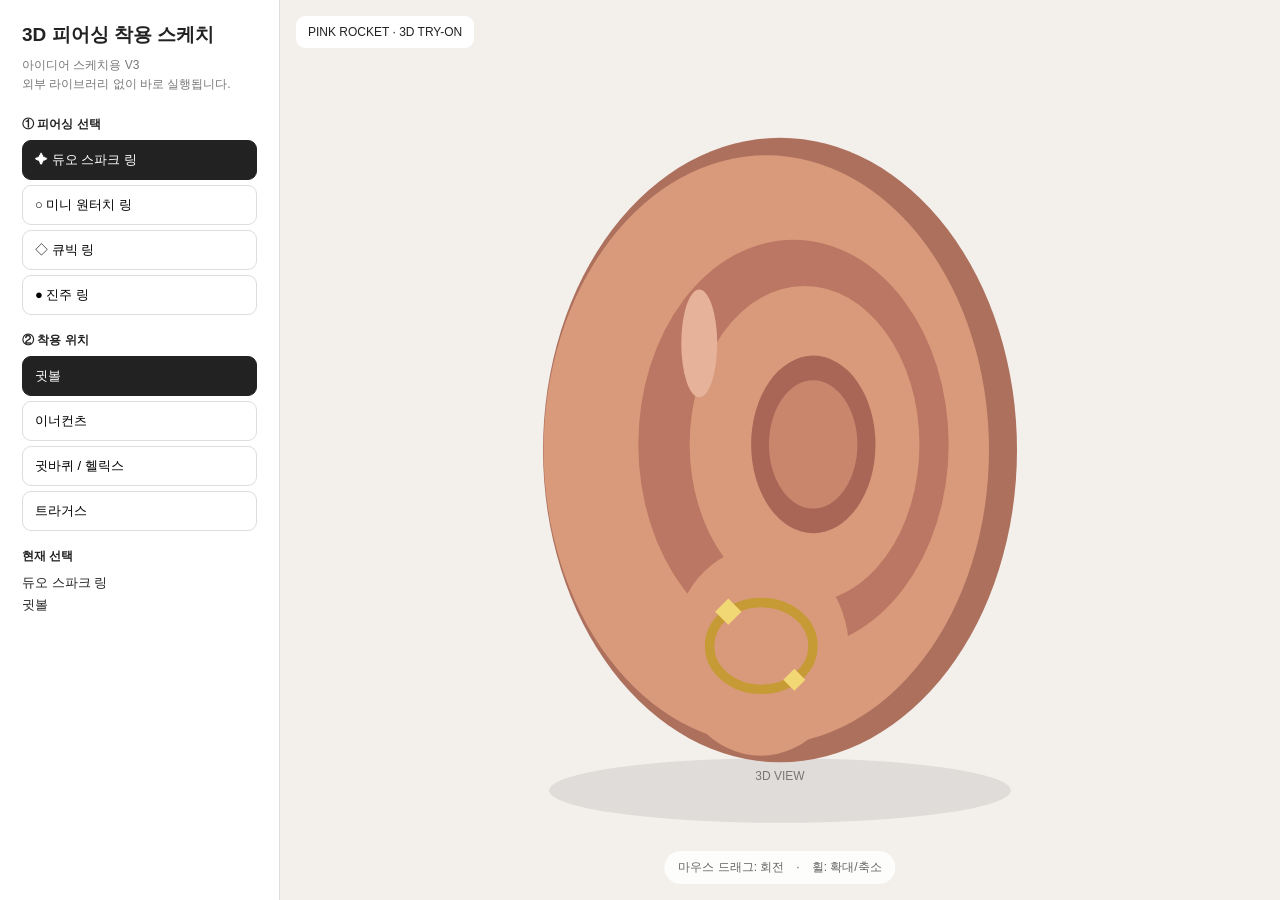
==== index.html @ a1b405fc "Initial Canvas 2D piercing viewer" ====
<!doctype html>
<html lang="ko">
<head>
<meta charset="utf-8">
<meta name="viewport" content="width=device-width,initial-scale=1">
<title>Pink Rocket 3D 피어싱 착용 스케치 V3</title>
<style>
html,body{margin:0;width:100%;height:100%;font-family:Arial,"Malgun Gothic",sans-serif;background:#f3efeb;color:#222}
*{box-sizing:border-box}.app{display:flex;width:100%;height:100%}
.side{width:280px;flex:none;background:#fff;border-right:1px solid #ddd;padding:22px}
h1{font-size:19px;margin:0 0 8px}.desc{font-size:12px;color:#777;line-height:1.6;margin-bottom:22px}
h3{font-size:12px;margin:17px 0 7px}
button{display:block;width:100%;padding:10px 12px;margin:5px 0;border:1px solid #ddd;border-radius:9px;background:#fff;text-align:left;cursor:pointer;font-size:13px}
button.active{background:#222;color:#fff;border-color:#222}
.viewer{position:relative;flex:1;min-width:0;height:100%}
#stage{width:100%;height:100%;display:block}
.badge{position:absolute;top:16px;left:16px;background:#fff;padding:9px 12px;border-radius:9px;font-size:12px;z-index:3}
.hint{position:absolute;bottom:16px;left:50%;transform:translateX(-50%);background:#ffffffdd;border-radius:20px;padding:8px 14px;font-size:12px;color:#666;white-space:nowrap}
</style>
</head>
<body>
<div class="app">
<aside class="side">
<h1>3D 피어싱 착용 스케치</h1>
<div class="desc">아이디어 스케치용 V3<br>외부 라이브러리 없이 바로 실행됩니다.</div>
<h3>① 피어싱 선택</h3>
<button class="product active" data-product="spark">✦ 듀오 스파크 링</button>
<button class="product" data-product="mini">○ 미니 원터치 링</button>
<button class="product" data-product="cubic">◇ 큐빅 링</button>
<button class="product" data-product="pearl">● 진주 링</button>
<h3>② 착용 위치</h3>
<button class="place active" data-place="lobe">귓볼</button>
<button class="place" data-place="inner">이너컨츠</button>
<button class="place" data-place="helix">귓바퀴 / 헬릭스</button>
<button class="place" data-place="tragus">트라거스</button>
<h3>현재 선택</h3>
<div id="status" style="font-size:13px;line-height:1.7">듀오 스파크 링<br>귓볼</div>
</aside>
<section class="viewer">
<div class="badge">PINK ROCKET · 3D TRY-ON</div>
<canvas id="stage"></canvas>
<div class="hint">마우스 드래그: 회전　·　휠: 확대/축소</div>
</section>
</div>

<script>
(function(){
var canvas=document.getElementById("stage");
var ctx=canvas.getContext("2d");
var product="spark", place="lobe";
var angle=0, zoom=1, down=false, lastX=0;

var productName={
 spark:"듀오 스파크 링", mini:"미니 원터치 링",
 cubic:"큐빅 링", pearl:"진주 링"
};
var placeName={
 lobe:"귓볼", inner:"이너컨츠", helix:"귓바퀴 / 헬릭스", tragus:"트라거스"
};

function resize(){
 var r=canvas.getBoundingClientRect();
 var d=Math.min(window.devicePixelRatio||1,2);
 canvas.width=Math.max(1,Math.floor(r.width*d));
 canvas.height=Math.max(1,Math.floor(r.height*d));
 ctx.setTransform(d,0,0,d,0,0);
 draw();
}

function project(x,y,z){
 var ca=Math.cos(angle), sa=Math.sin(angle);
 var X=x*ca-z*sa;
 var Z=x*sa+z*ca;
 var scale=115*zoom/(1+Z*0.035);
 return {
   x:canvas.clientWidth/2+X*scale,
   y:canvas.clientHeight/2-y*scale,
   s:scale
 };
}

function oval(x,y,z,rx,ry,fill,stroke){
 var p=project(x,y,z);
 ctx.beginPath();
 ctx.ellipse(p.x,p.y,Math.abs(rx*p.s),Math.abs(ry*p.s),0,0,Math.PI*2);
 ctx.fillStyle=fill; ctx.fill();
 if(stroke){ctx.strokeStyle=stroke;ctx.lineWidth=2;ctx.stroke();}
}

function ring(x,y,z,r,t){
 var p=project(x,y,z);
 ctx.beginPath();
 ctx.ellipse(p.x,p.y,r*p.s,r*p.s*0.84,0,0,Math.PI*2);
 ctx.strokeStyle="#c69a35";ctx.lineWidth=Math.max(4,t*p.s);ctx.stroke();
}

function diamond(x,y,z,r){
 var p=project(x,y,z), R=r*p.s;
 ctx.beginPath();
 ctx.moveTo(p.x,p.y-R);ctx.lineTo(p.x+R,p.y);
 ctx.lineTo(p.x,p.y+R);ctx.lineTo(p.x-R,p.y);ctx.closePath();
 ctx.fillStyle="#f2d875";ctx.fill();
}

function drawEar(){
 /* 귀 뒤쪽 */
 oval(0,0,-.15,2.05,2.7,"#ad705d");
 /* 귀 외곽 */
 oval(-.12,0,.2,1.95,2.58,"#d99a7b");
 /* 귓바퀴 안쪽 */
 oval(.12,.05,.65,1.38,1.82,"#bb7763");
 oval(.22,.05,.88,1.03,1.42,"#d99a7b");
 /* 귓구멍/안쪽 */
 oval(.30,.05,1.02,.56,.80,"#a96657");
 oval(.30,.05,1.15,.40,.58,"#c9866d");
 /* 귓볼 */
 oval(-.17,-1.78,.45,.78,.92,"#d99a7b");
 /* 하이라이트 */
 oval(-.72,.95,.72,.16,.48,"#e7b29a");
}

function drawPiercing(){
 var a={
  lobe:[-.17,-1.78,1.28],
  inner:[.34,-.03,1.32],
  helix:[-1.22,.93,1.02],
  tragus:[.70,-.39,1.35]
 }[place];

 var scale=1;
 if(place==="helix")scale=.86;
 if(place==="tragus")scale=.68;

 ring(a[0],a[1],a[2],.47*scale,.085);

 if(product==="spark"){
   diamond(a[0]-.30*scale,a[1]+.31*scale,a[2]+.03,.12*scale);
   diamond(a[0]+.30*scale,a[1]-.31*scale,a[2]+.03,.10*scale);
 }else if(product==="cubic"){
   for(var i=0;i<6;i++){
     var q=i*Math.PI/3;
     diamond(a[0]+Math.cos(q)*.39*scale,a[1]+Math.sin(q)*.39*scale,a[2]+.04,.052*scale);
   }
 }else if(product==="pearl"){
   oval(a[0]+.33*scale,a[1],a[2]+.08,.14*scale,.14*scale,"#f0e9dd","#c9c0b1");
 }
}

function draw(){
 var w=canvas.clientWidth,h=canvas.clientHeight;
 ctx.clearRect(0,0,w,h);
 ctx.fillStyle="#f3efeb";ctx.fillRect(0,0,w,h);

 /* 바닥 그림자 */
 ctx.globalAlpha=.12; oval(0,-2.95,-.1,2.0,.28,"#555"); ctx.globalAlpha=1;

 drawEar();
 drawPiercing();

 /* 회전 방향 표시 */
 ctx.fillStyle="#777";ctx.font="12px Arial";
 ctx.textAlign="center";
 ctx.fillText("3D VIEW",w/2,h/2+330);
}

canvas.addEventListener("mousedown",function(e){down=true;lastX=e.clientX;});
window.addEventListener("mouseup",function(){down=false;});
window.addEventListener("mousemove",function(e){
 if(!down)return;
 angle+=(e.clientX-lastX)*.012;
 lastX=e.clientX;draw();
});
canvas.addEventListener("wheel",function(e){
 e.preventDefault();
 zoom*=e.deltaY<0?1.08:.93;
 zoom=Math.max(.65,Math.min(1.65,zoom));
 draw();
},{passive:false});

document.querySelectorAll(".product").forEach(function(b){
 b.addEventListener("click",function(){
  document.querySelectorAll(".product").forEach(function(x){x.classList.remove("active")});
  b.classList.add("active");product=b.getAttribute("data-product");
  updateStatus();draw();
 });
});
document.querySelectorAll(".place").forEach(function(b){
 b.addEventListener("click",function(){
  document.querySelectorAll(".place").forEach(function(x){x.classList.remove("active")});
  b.classList.add("active");place=b.getAttribute("data-place");
  updateStatus();draw();
 });
});
function updateStatus(){
 document.getElementById("status").innerHTML="<b>"+productName[product]+"</b><br>"+placeName[place];
}
window.addEventListener("resize",resize);
resize();
})();
</script>
</body>
</html>
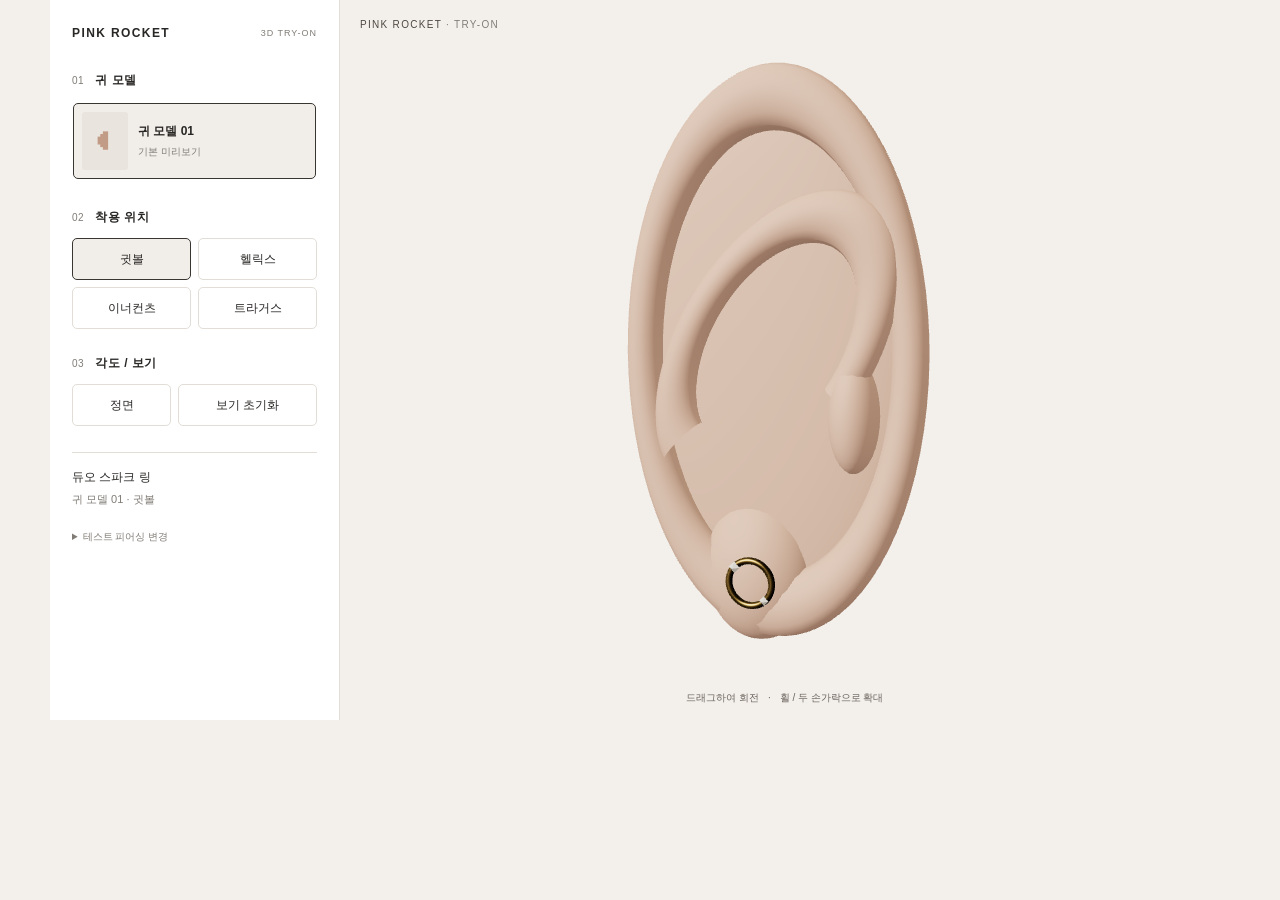
==== commit 03d35393: "feat: rebuild responsive viewer layout and viewport" ====
--- a/index.html
+++ b/index.html
@@ -3,200 +3,46 @@
 <head>
 <meta charset="utf-8">
 <meta name="viewport" content="width=device-width,initial-scale=1">
-<title>Pink Rocket 3D 피어싱 착용 스케치 V3</title>
-<style>
-html,body{margin:0;width:100%;height:100%;font-family:Arial,"Malgun Gothic",sans-serif;background:#f3efeb;color:#222}
-*{box-sizing:border-box}.app{display:flex;width:100%;height:100%}
-.side{width:280px;flex:none;background:#fff;border-right:1px solid #ddd;padding:22px}
-h1{font-size:19px;margin:0 0 8px}.desc{font-size:12px;color:#777;line-height:1.6;margin-bottom:22px}
-h3{font-size:12px;margin:17px 0 7px}
-button{display:block;width:100%;padding:10px 12px;margin:5px 0;border:1px solid #ddd;border-radius:9px;background:#fff;text-align:left;cursor:pointer;font-size:13px}
-button.active{background:#222;color:#fff;border-color:#222}
-.viewer{position:relative;flex:1;min-width:0;height:100%}
-#stage{width:100%;height:100%;display:block}
-.badge{position:absolute;top:16px;left:16px;background:#fff;padding:9px 12px;border-radius:9px;font-size:12px;z-index:3}
-.hint{position:absolute;bottom:16px;left:50%;transform:translateX(-50%);background:#ffffffdd;border-radius:20px;padding:8px 14px;font-size:12px;color:#666;white-space:nowrap}
-</style>
+<meta name="theme-color" content="#f3f0ec">
+<title>Pink Rocket · 3D 피어싱 뷰어</title>
+<link rel="icon" href="data:,">
+<link rel="stylesheet" href="./viewer.css">
+<script type="importmap">{"imports":{"three":"./assets/vendor/three/build/three.module.js","three/addons/":"./assets/vendor/three/addons/"}}</script>
 </head>
 <body>
-<div class="app">
-<aside class="side">
-<h1>3D 피어싱 착용 스케치</h1>
-<div class="desc">아이디어 스케치용 V3<br>외부 라이브러리 없이 바로 실행됩니다.</div>
-<h3>① 피어싱 선택</h3>
-<button class="product active" data-product="spark">✦ 듀오 스파크 링</button>
-<button class="product" data-product="mini">○ 미니 원터치 링</button>
-<button class="product" data-product="cubic">◇ 큐빅 링</button>
-<button class="product" data-product="pearl">● 진주 링</button>
-<h3>② 착용 위치</h3>
-<button class="place active" data-place="lobe">귓볼</button>
-<button class="place" data-place="inner">이너컨츠</button>
-<button class="place" data-place="helix">귓바퀴 / 헬릭스</button>
-<button class="place" data-place="tragus">트라거스</button>
-<h3>현재 선택</h3>
-<div id="status" style="font-size:13px;line-height:1.7">듀오 스파크 링<br>귓볼</div>
+<main class="app">
+<aside class="controls" aria-label="피어싱 착용 설정">
+<header class="brand"><span>PINK ROCKET</span><small>3D TRY-ON</small></header>
+<section class="control-section">
+<h2>01 <span>귀 모델</span></h2>
+<div class="ear-list" id="earList"><button class="ear-card active" data-ear="ear-01" aria-pressed="true"><span class="ear-preview">◖</span><span><b>귀 모델 01</b><small>기본 미리보기</small></span></button></div>
+</section>
+<section class="control-section">
+<h2>02 <span>착용 위치</span></h2>
+<div class="chips" id="placeList">
+<button data-place="lobe" class="active" aria-pressed="true">귓볼</button>
+<button data-place="helix" aria-pressed="false">헬릭스</button>
+<button data-place="conch" aria-pressed="false">이너컨츠</button>
+<button data-place="tragus" aria-pressed="false">트라거스</button>
+</div>
+</section>
+<section class="control-section">
+<h2>03 <span>각도 / 보기</span></h2>
+<div class="view-actions"><button id="frontView">정면</button><button id="resetView">보기 초기화</button></div>
+</section>
+<footer class="selection"><span id="productName">듀오 스파크 링</span><span id="selectionText" aria-live="polite">귀 모델 01 · 귓볼</span></footer>
+<details class="demo-products"><summary>테스트 피어싱 변경</summary><select id="productSelect" aria-label="테스트 피어싱"><option value="spark">듀오 스파크 링</option><option value="mini">미니 원터치 링</option><option value="cubic">큐빅 링</option><option value="pearl">진주 링</option></select></details>
 </aside>
-<section class="viewer">
-<div class="badge">PINK ROCKET · 3D TRY-ON</div>
-<canvas id="stage"></canvas>
-<div class="hint">마우스 드래그: 회전　·　휠: 확대/축소</div>
+<section class="viewport" id="viewport" aria-label="3D 귀와 피어싱 미리보기">
+<canvas id="stage" aria-label="드래그로 회전하고 휠 또는 두 손가락으로 확대하는 3D 뷰어"></canvas>
+<div class="viewport-label">PINK ROCKET <span>· TRY-ON</span></div>
+<div class="loading" id="loading" role="status">뷰어 준비 중…</div>
+<div class="fallback" id="fallback" role="alert" hidden><p id="errorMessage">3D 뷰어를 불러오지 못했습니다.</p><button id="retry">다시 시도</button></div>
+<p class="hint">드래그하여 회전 <span>·</span> 휠 / 두 손가락으로 확대</p>
+<div class="notice" id="notice" role="status" hidden></div>
 </section>
-</div>
-
-<script>
-(function(){
-var canvas=document.getElementById("stage");
-var ctx=canvas.getContext("2d");
-var product="spark", place="lobe";
-var angle=0, zoom=1, down=false, lastX=0;
-
-var productName={
- spark:"듀오 스파크 링", mini:"미니 원터치 링",
- cubic:"큐빅 링", pearl:"진주 링"
-};
-var placeName={
- lobe:"귓볼", inner:"이너컨츠", helix:"귓바퀴 / 헬릭스", tragus:"트라거스"
-};
-
-function resize(){
- var r=canvas.getBoundingClientRect();
- var d=Math.min(window.devicePixelRatio||1,2);
- canvas.width=Math.max(1,Math.floor(r.width*d));
- canvas.height=Math.max(1,Math.floor(r.height*d));
- ctx.setTransform(d,0,0,d,0,0);
- draw();
-}
-
-function project(x,y,z){
- var ca=Math.cos(angle), sa=Math.sin(angle);
- var X=x*ca-z*sa;
- var Z=x*sa+z*ca;
- var scale=115*zoom/(1+Z*0.035);
- return {
-   x:canvas.clientWidth/2+X*scale,
-   y:canvas.clientHeight/2-y*scale,
-   s:scale
- };
-}
-
-function oval(x,y,z,rx,ry,fill,stroke){
- var p=project(x,y,z);
- ctx.beginPath();
- ctx.ellipse(p.x,p.y,Math.abs(rx*p.s),Math.abs(ry*p.s),0,0,Math.PI*2);
- ctx.fillStyle=fill; ctx.fill();
- if(stroke){ctx.strokeStyle=stroke;ctx.lineWidth=2;ctx.stroke();}
-}
-
-function ring(x,y,z,r,t){
- var p=project(x,y,z);
- ctx.beginPath();
- ctx.ellipse(p.x,p.y,r*p.s,r*p.s*0.84,0,0,Math.PI*2);
- ctx.strokeStyle="#c69a35";ctx.lineWidth=Math.max(4,t*p.s);ctx.stroke();
-}
-
-function diamond(x,y,z,r){
- var p=project(x,y,z), R=r*p.s;
- ctx.beginPath();
- ctx.moveTo(p.x,p.y-R);ctx.lineTo(p.x+R,p.y);
- ctx.lineTo(p.x,p.y+R);ctx.lineTo(p.x-R,p.y);ctx.closePath();
- ctx.fillStyle="#f2d875";ctx.fill();
-}
-
-function drawEar(){
- /* 귀 뒤쪽 */
- oval(0,0,-.15,2.05,2.7,"#ad705d");
- /* 귀 외곽 */
- oval(-.12,0,.2,1.95,2.58,"#d99a7b");
- /* 귓바퀴 안쪽 */
- oval(.12,.05,.65,1.38,1.82,"#bb7763");
- oval(.22,.05,.88,1.03,1.42,"#d99a7b");
- /* 귓구멍/안쪽 */
- oval(.30,.05,1.02,.56,.80,"#a96657");
- oval(.30,.05,1.15,.40,.58,"#c9866d");
- /* 귓볼 */
- oval(-.17,-1.78,.45,.78,.92,"#d99a7b");
- /* 하이라이트 */
- oval(-.72,.95,.72,.16,.48,"#e7b29a");
-}
-
-function drawPiercing(){
- var a={
-  lobe:[-.17,-1.78,1.28],
-  inner:[.34,-.03,1.32],
-  helix:[-1.22,.93,1.02],
-  tragus:[.70,-.39,1.35]
- }[place];
-
- var scale=1;
- if(place==="helix")scale=.86;
- if(place==="tragus")scale=.68;
-
- ring(a[0],a[1],a[2],.47*scale,.085);
-
- if(product==="spark"){
-   diamond(a[0]-.30*scale,a[1]+.31*scale,a[2]+.03,.12*scale);
-   diamond(a[0]+.30*scale,a[1]-.31*scale,a[2]+.03,.10*scale);
- }else if(product==="cubic"){
-   for(var i=0;i<6;i++){
-     var q=i*Math.PI/3;
-     diamond(a[0]+Math.cos(q)*.39*scale,a[1]+Math.sin(q)*.39*scale,a[2]+.04,.052*scale);
-   }
- }else if(product==="pearl"){
-   oval(a[0]+.33*scale,a[1],a[2]+.08,.14*scale,.14*scale,"#f0e9dd","#c9c0b1");
- }
-}
-
-function draw(){
- var w=canvas.clientWidth,h=canvas.clientHeight;
- ctx.clearRect(0,0,w,h);
- ctx.fillStyle="#f3efeb";ctx.fillRect(0,0,w,h);
-
- /* 바닥 그림자 */
- ctx.globalAlpha=.12; oval(0,-2.95,-.1,2.0,.28,"#555"); ctx.globalAlpha=1;
-
- drawEar();
- drawPiercing();
-
- /* 회전 방향 표시 */
- ctx.fillStyle="#777";ctx.font="12px Arial";
- ctx.textAlign="center";
- ctx.fillText("3D VIEW",w/2,h/2+330);
-}
-
-canvas.addEventListener("mousedown",function(e){down=true;lastX=e.clientX;});
-window.addEventListener("mouseup",function(){down=false;});
-window.addEventListener("mousemove",function(e){
- if(!down)return;
- angle+=(e.clientX-lastX)*.012;
- lastX=e.clientX;draw();
-});
-canvas.addEventListener("wheel",function(e){
- e.preventDefault();
- zoom*=e.deltaY<0?1.08:.93;
- zoom=Math.max(.65,Math.min(1.65,zoom));
- draw();
-},{passive:false});
-
-document.querySelectorAll(".product").forEach(function(b){
- b.addEventListener("click",function(){
-  document.querySelectorAll(".product").forEach(function(x){x.classList.remove("active")});
-  b.classList.add("active");product=b.getAttribute("data-product");
-  updateStatus();draw();
- });
-});
-document.querySelectorAll(".place").forEach(function(b){
- b.addEventListener("click",function(){
-  document.querySelectorAll(".place").forEach(function(x){x.classList.remove("active")});
-  b.classList.add("active");place=b.getAttribute("data-place");
-  updateStatus();draw();
- });
-});
-function updateStatus(){
- document.getElementById("status").innerHTML="<b>"+productName[product]+"</b><br>"+placeName[place];
-}
-window.addEventListener("resize",resize);
-resize();
-})();
-</script>
+</main>
+<script type="module" src="./viewer.js"></script>
+<script>window.addEventListener('error',function(e){if(e.target.tagName==='SCRIPT'){document.getElementById('loading').hidden=true;document.getElementById('fallback').hidden=false;document.getElementById('errorMessage').textContent='뷰어 파일을 불러오지 못했습니다. 새로고침 후 다시 시도해 주세요.'}},true);document.getElementById('retry').onclick=function(){location.reload()};</script>
 </body>
-</html>+</html>
--- a/viewer.css
+++ b/viewer.css
@@ -0,0 +1,56 @@
+:root{color-scheme:light;--ink:#292725;--muted:#817c76;--line:#e2ddd7;--warm:#f3f0ec;--gold:#a48149}
+*{box-sizing:border-box}
+html,body{margin:0;width:100%;min-width:0;background:var(--warm);color:var(--ink);font-family:Arial,"Malgun Gothic",sans-serif}
+body{overflow-x:clip}
+button,select{font:inherit;color:inherit}
+button{min-height:42px;border:1px solid var(--line);background:#fff;border-radius:5px;cursor:pointer;transition:border-color .15s,background .15s}
+button:hover{border-color:#a69b8f}
+button:focus-visible,select:focus-visible,summary:focus-visible{outline:2px solid var(--gold);outline-offset:3px}
+button.active{border-color:#393530;background:#f1eeea}
+button:disabled{cursor:wait;opacity:.55}
+.app{display:grid;grid-template-columns:290px minmax(0,1fr);grid-template-areas:"controls viewport";width:100%;max-width:1180px;height:720px;max-height:100svh;min-height:540px;margin:auto;background:#fff}
+.controls{grid-area:controls;min-width:0;padding:26px 22px;border-right:1px solid var(--line);overflow-y:auto}
+.brand{display:flex;align-items:center;justify-content:space-between;font-size:12px;font-weight:700;letter-spacing:1.4px;margin-bottom:32px}
+.brand small{font-size:9px;font-weight:400;color:var(--muted);letter-spacing:1px}
+.control-section{margin-bottom:26px}
+h2{margin:0 0 12px;color:var(--muted);font-size:10px;font-weight:400;letter-spacing:.5px}
+h2 span{color:var(--ink);font-size:12px;font-weight:700;margin-left:8px}
+.ear-list{display:flex;gap:8px;overflow-x:auto;padding:2px 1px 4px;scrollbar-width:thin}
+.ear-card{display:flex;align-items:center;gap:10px;flex:0 0 100%;min-width:0;text-align:left;padding:8px;height:76px}
+.ear-preview,.ear-card img{width:46px;height:58px;object-fit:contain;flex:none;background:#e9e4de;font-size:42px;line-height:58px;text-align:center;border-radius:3px;color:#c29b87}
+.ear-card b{display:block;font-size:12px;font-weight:600}
+.ear-card small{display:block;color:var(--muted);font-size:10px;margin-top:5px;line-height:1.4}
+.chips{display:grid;grid-template-columns:repeat(2,minmax(0,1fr));gap:7px}
+.chips button,.view-actions button{font-size:12px;padding:8px 6px}
+.view-actions{display:grid;grid-template-columns:1fr 1.4fr;gap:7px}
+.selection{display:flex;flex-direction:column;gap:6px;border-top:1px solid var(--line);padding-top:16px;font-size:12px}
+.selection span:last-child{color:var(--muted);font-size:11px}
+.demo-products{font-size:10px;margin-top:18px;color:var(--muted)}
+.demo-products summary{cursor:pointer;padding:5px 0}
+.demo-products select{width:100%;min-height:42px;margin-top:6px;border:1px solid var(--line);background:#fff;border-radius:4px;padding:8px;font-size:12px}
+.viewport{grid-area:viewport;position:relative;min-width:0;min-height:0;background:var(--warm);overflow:hidden}
+#stage{display:block;width:100%;height:100%;touch-action:none}
+.viewport-label{position:absolute;left:20px;top:19px;font-size:10px;letter-spacing:1.3px;pointer-events:none;color:#4e4740}
+.viewport-label span{color:var(--muted)}
+.hint{position:absolute;bottom:15px;left:0;right:0;text-align:center;font-size:10px;color:#6a625b;margin:0;pointer-events:none}
+.hint span{padding:0 6px}
+.loading{position:absolute;inset:0;display:flex;align-items:center;justify-content:center;font-size:12px;color:#70675f;background:#f3f0ecaa;pointer-events:none}
+[hidden]{display:none!important}
+.fallback{position:absolute;inset:0;display:flex;flex-direction:column;align-items:center;justify-content:center;gap:12px;background:var(--warm);padding:28px;text-align:center;font-size:13px;line-height:1.7}
+.fallback button{padding:8px 24px}
+.notice{position:absolute;left:12px;right:12px;top:44px;text-align:center;padding:8px;background:#ffffffde;color:#78634a;font-size:10px}
+@media(min-width:769px){.ear-list{flex-direction:column;overflow:visible}.ear-card{flex-basis:auto;width:100%}}
+@media(max-width:768px){
+ .app{grid-template-columns:minmax(0,1fr);grid-template-areas:"viewport" "controls";height:auto;max-height:none;min-height:100svh;align-content:start}
+ .viewport{height:clamp(430px,55svh,540px)}
+ .controls{padding:8px 14px 6px;border-right:0;border-top:1px solid var(--line);overflow:visible}
+ .brand{display:none}
+ .control-section{margin-bottom:6px}h2{margin-bottom:4px}h2 span{font-size:11px}
+ .ear-card{flex-basis:calc((100% - 16px)/3);gap:6px;height:60px;padding:4px;min-width:104px}.ear-preview,.ear-card img{width:30px;height:46px;font-size:30px;line-height:46px}
+ .ear-card b{font-size:10px}.ear-card small{font-size:8px;margin-top:3px}
+ .chips{grid-template-columns:repeat(4,minmax(0,1fr));gap:5px}.chips button,.view-actions button{font-size:11px}
+ .selection{flex-direction:row;align-items:center;justify-content:space-between;padding-top:9px;gap:8px;font-size:10px}.selection span:last-child{font-size:9px}
+ .demo-products{margin-top:7px}.demo-products summary{padding:3px 0}
+ .viewport-label{left:14px;top:15px;font-size:9px}.hint{font-size:9px;bottom:12px}
+}
+@media(prefers-reduced-motion:reduce){button{transition:none}}
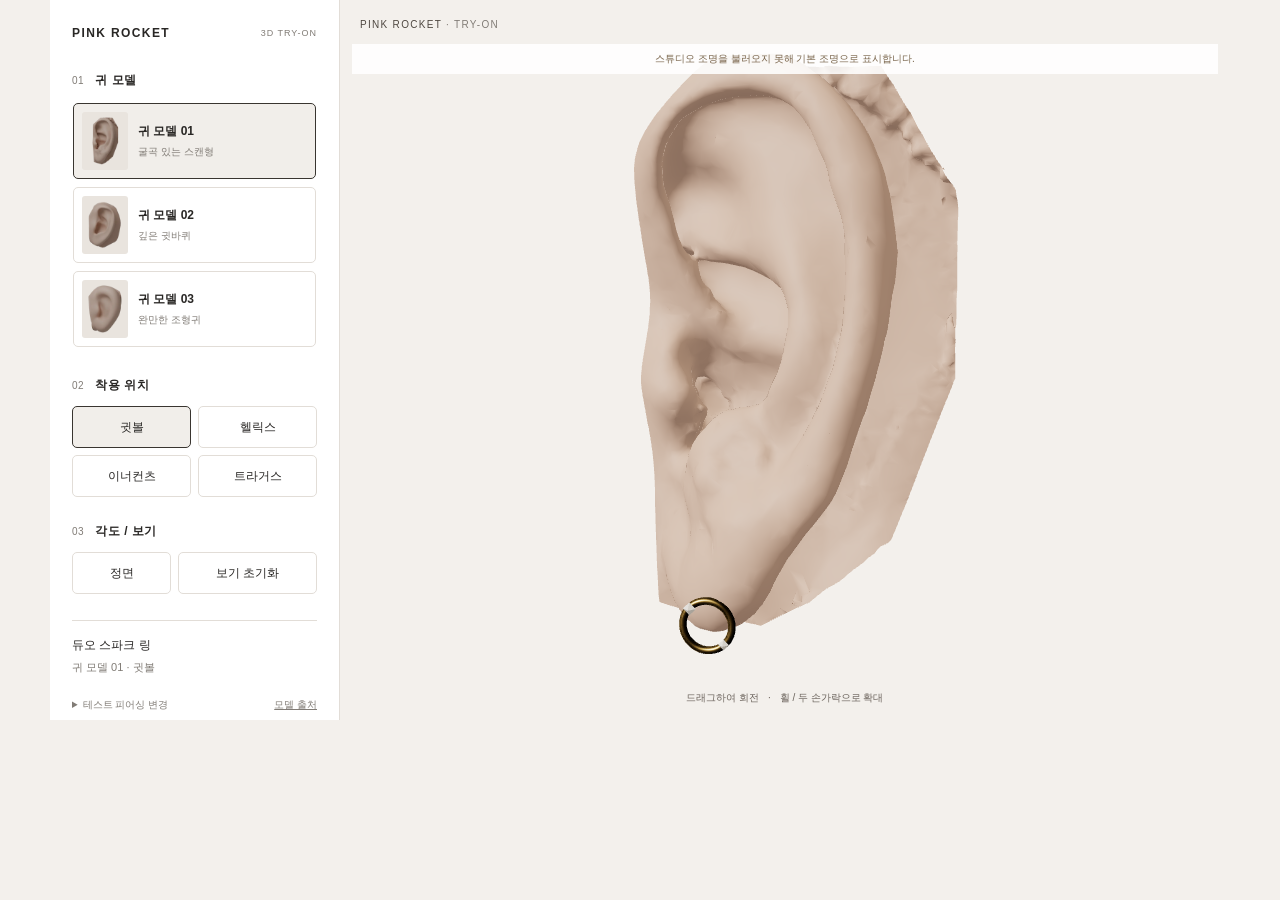
==== commit a263b4ce: "feat: add hdri lighting and three licensed ear models" ====
--- a/index.html
+++ b/index.html
@@ -31,7 +31,7 @@
 <div class="view-actions"><button id="frontView">정면</button><button id="resetView">보기 초기화</button></div>
 </section>
 <footer class="selection"><span id="productName">듀오 스파크 링</span><span id="selectionText" aria-live="polite">귀 모델 01 · 귓볼</span></footer>
-<details class="demo-products"><summary>테스트 피어싱 변경</summary><select id="productSelect" aria-label="테스트 피어싱"><option value="spark">듀오 스파크 링</option><option value="mini">미니 원터치 링</option><option value="cubic">큐빅 링</option><option value="pearl">진주 링</option></select></details>
+<div class="utility"><details class="demo-products"><summary>테스트 피어싱 변경</summary><select id="productSelect" aria-label="테스트 피어싱"><option value="spark">듀오 스파크 링</option><option value="mini">미니 원터치 링</option><option value="cubic">큐빅 링</option><option value="pearl">진주 링</option></select></details><a href="./ASSET_SOURCES.md" target="_blank" rel="noopener" title="Ear by Artec Group inc., CC BY 3.0; Blender base meshes, CC0">모델 출처</a></div>
 </aside>
 <section class="viewport" id="viewport" aria-label="3D 귀와 피어싱 미리보기">
 <canvas id="stage" aria-label="드래그로 회전하고 휠 또는 두 손가락으로 확대하는 3D 뷰어"></canvas>
@@ -43,6 +43,6 @@
 </section>
 </main>
 <script type="module" src="./viewer.js"></script>
-<script>window.addEventListener('error',function(e){if(e.target.tagName==='SCRIPT'){document.getElementById('loading').hidden=true;document.getElementById('fallback').hidden=false;document.getElementById('errorMessage').textContent='뷰어 파일을 불러오지 못했습니다. 새로고침 후 다시 시도해 주세요.'}},true);document.getElementById('retry').onclick=function(){location.reload()};</script>
+<script>window.addEventListener('error',function(e){if(e.target?.tagName==='SCRIPT'){document.getElementById('loading').hidden=true;document.getElementById('fallback').hidden=false;document.getElementById('errorMessage').textContent='뷰어 파일을 불러오지 못했습니다. 새로고침 후 다시 시도해 주세요.';document.getElementById('retry').onclick=function(){location.reload()}}},true);</script>
 </body>
 </html>
--- a/viewer.css
+++ b/viewer.css
@@ -25,7 +25,8 @@
 .view-actions{display:grid;grid-template-columns:1fr 1.4fr;gap:7px}
 .selection{display:flex;flex-direction:column;gap:6px;border-top:1px solid var(--line);padding-top:16px;font-size:12px}
 .selection span:last-child{color:var(--muted);font-size:11px}
-.demo-products{font-size:10px;margin-top:18px;color:var(--muted)}
+.utility{display:flex;align-items:start;justify-content:space-between;gap:10px;margin-top:18px}.utility a{font-size:10px;color:var(--muted);white-space:nowrap;padding:5px 0}
+.demo-products{font-size:10px;color:var(--muted)}
 .demo-products summary{cursor:pointer;padding:5px 0}
 .demo-products select{width:100%;min-height:42px;margin-top:6px;border:1px solid var(--line);background:#fff;border-radius:4px;padding:8px;font-size:12px}
 .viewport{grid-area:viewport;position:relative;min-width:0;min-height:0;background:var(--warm);overflow:hidden}
@@ -50,7 +51,7 @@
  .ear-card b{font-size:10px}.ear-card small{font-size:8px;margin-top:3px}
  .chips{grid-template-columns:repeat(4,minmax(0,1fr));gap:5px}.chips button,.view-actions button{font-size:11px}
  .selection{flex-direction:row;align-items:center;justify-content:space-between;padding-top:9px;gap:8px;font-size:10px}.selection span:last-child{font-size:9px}
- .demo-products{margin-top:7px}.demo-products summary{padding:3px 0}
+ .utility{margin-top:7px}.utility a{font-size:9px;padding:3px 0}.demo-products summary{padding:3px 0}
  .viewport-label{left:14px;top:15px;font-size:9px}.hint{font-size:9px;bottom:12px}
 }
 @media(prefers-reduced-motion:reduce){button{transition:none}}
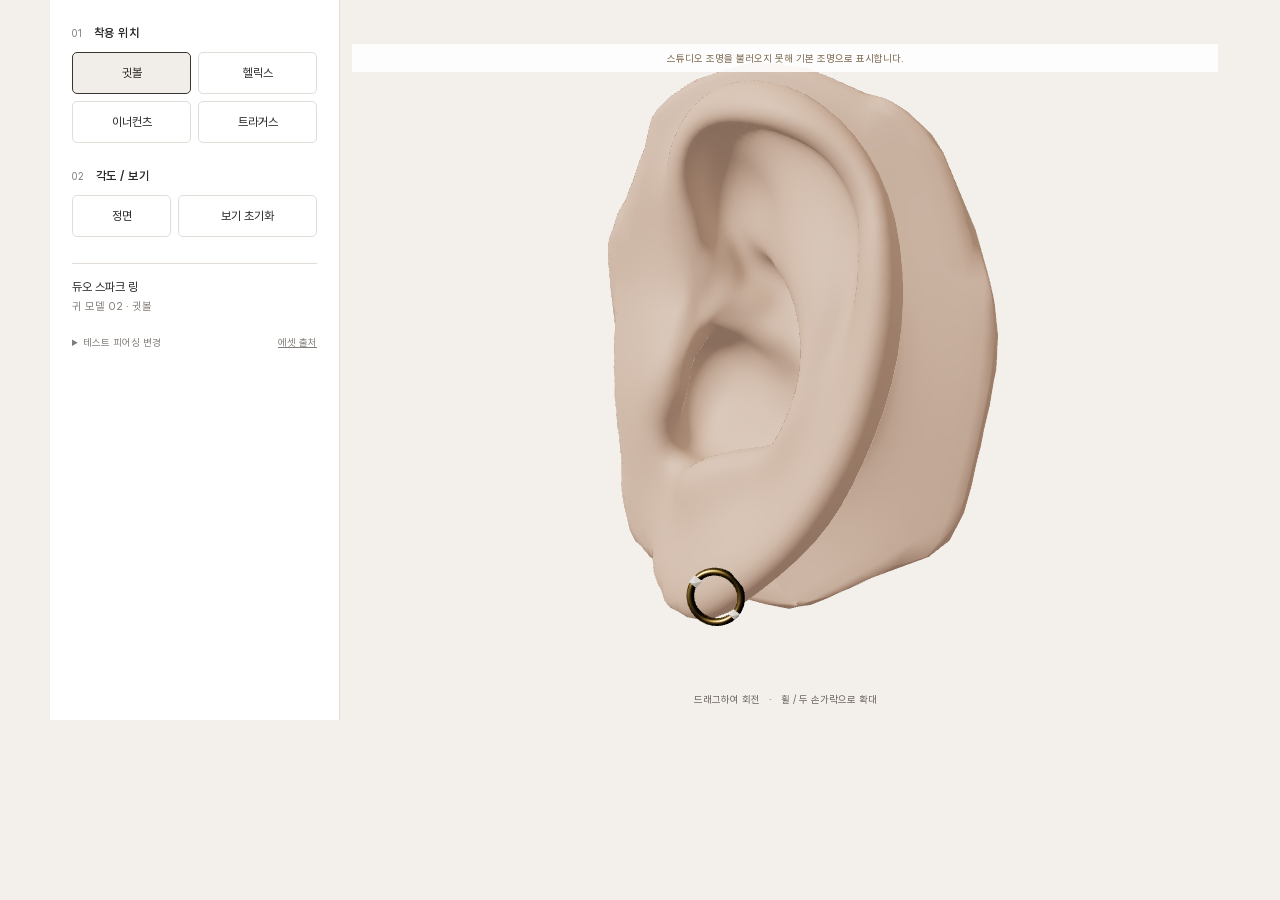
==== commit a888301c: "feat: simplify to ear 02 and refresh viewer typography" ====
--- a/index.html
+++ b/index.html
@@ -4,21 +4,16 @@
 <meta charset="utf-8">
 <meta name="viewport" content="width=device-width,initial-scale=1">
 <meta name="theme-color" content="#f3f0ec">
-<title>Pink Rocket · 3D 피어싱 뷰어</title>
+<title>3D 피어싱 착용 미리보기</title>
 <link rel="icon" href="data:,">
-<link rel="stylesheet" href="./viewer.css">
+<link rel="stylesheet" href="./viewer.css?v=20260917-ear2">
 <script type="importmap">{"imports":{"three":"./assets/vendor/three/build/three.module.js","three/addons/":"./assets/vendor/three/addons/"}}</script>
 </head>
 <body>
 <main class="app">
 <aside class="controls" aria-label="피어싱 착용 설정">
-<header class="brand"><span>PINK ROCKET</span><small>3D TRY-ON</small></header>
 <section class="control-section">
-<h2>01 <span>귀 모델</span></h2>
-<div class="ear-list" id="earList"><button class="ear-card active" data-ear="ear-01" aria-pressed="true"><span class="ear-preview">◖</span><span><b>귀 모델 01</b><small>기본 미리보기</small></span></button></div>
-</section>
-<section class="control-section">
-<h2>02 <span>착용 위치</span></h2>
+<h2>01 <span>착용 위치</span></h2>
 <div class="chips" id="placeList">
 <button data-place="lobe" class="active" aria-pressed="true">귓볼</button>
 <button data-place="helix" aria-pressed="false">헬릭스</button>
@@ -27,22 +22,21 @@
 </div>
 </section>
 <section class="control-section">
-<h2>03 <span>각도 / 보기</span></h2>
+<h2>02 <span>각도 / 보기</span></h2>
 <div class="view-actions"><button id="frontView">정면</button><button id="resetView">보기 초기화</button></div>
 </section>
-<footer class="selection"><span id="productName">듀오 스파크 링</span><span id="selectionText" aria-live="polite">귀 모델 01 · 귓볼</span></footer>
-<div class="utility"><details class="demo-products"><summary>테스트 피어싱 변경</summary><select id="productSelect" aria-label="테스트 피어싱"><option value="spark">듀오 스파크 링</option><option value="mini">미니 원터치 링</option><option value="cubic">큐빅 링</option><option value="pearl">진주 링</option></select></details><a href="./ASSET_SOURCES.md" target="_blank" rel="noopener" title="Ear by Artec Group inc., CC BY 3.0; Blender base meshes, CC0">모델 출처</a></div>
+<footer class="selection"><span id="productName">듀오 스파크 링</span><span id="selectionText" aria-live="polite">귀 모델 02 · 귓볼</span></footer>
+<div class="utility"><details class="demo-products"><summary>테스트 피어싱 변경</summary><select id="productSelect" aria-label="테스트 피어싱"><option value="spark">듀오 스파크 링</option><option value="mini">미니 원터치 링</option><option value="cubic">큐빅 링</option><option value="pearl">진주 링</option></select></details><a href="./ASSET_SOURCES.md" target="_blank" rel="noopener" title="귀 모델: CC0 / Pretendard: SIL OFL 1.1">에셋 출처</a></div>
 </aside>
 <section class="viewport" id="viewport" aria-label="3D 귀와 피어싱 미리보기">
 <canvas id="stage" aria-label="드래그로 회전하고 휠 또는 두 손가락으로 확대하는 3D 뷰어"></canvas>
-<div class="viewport-label">PINK ROCKET <span>· TRY-ON</span></div>
 <div class="loading" id="loading" role="status">뷰어 준비 중…</div>
 <div class="fallback" id="fallback" role="alert" hidden><p id="errorMessage">3D 뷰어를 불러오지 못했습니다.</p><button id="retry">다시 시도</button></div>
 <p class="hint">드래그하여 회전 <span>·</span> 휠 / 두 손가락으로 확대</p>
 <div class="notice" id="notice" role="status" hidden></div>
 </section>
 </main>
-<script type="module" src="./viewer.js"></script>
+<script type="module" src="./viewer.js?v=20260917-ear2"></script>
 <script>window.addEventListener('error',function(e){if(e.target?.tagName==='SCRIPT'){document.getElementById('loading').hidden=true;document.getElementById('fallback').hidden=false;document.getElementById('errorMessage').textContent='뷰어 파일을 불러오지 못했습니다. 새로고침 후 다시 시도해 주세요.';document.getElementById('retry').onclick=function(){location.reload()}}},true);</script>
 </body>
 </html>
--- a/viewer.css
+++ b/viewer.css
@@ -1,6 +1,8 @@
+@font-face{font-family:Pretendard;font-style:normal;font-weight:400;font-display:swap;src:url('./assets/fonts/Pretendard-Regular.subset.woff2') format('woff2')}
+@font-face{font-family:Pretendard;font-style:normal;font-weight:600;font-display:swap;src:url('./assets/fonts/Pretendard-SemiBold.subset.woff2') format('woff2')}
 :root{color-scheme:light;--ink:#292725;--muted:#817c76;--line:#e2ddd7;--warm:#f3f0ec;--gold:#a48149}
 *{box-sizing:border-box}
-html,body{margin:0;width:100%;min-width:0;background:var(--warm);color:var(--ink);font-family:Arial,"Malgun Gothic",sans-serif}
+html,body{margin:0;width:100%;min-width:0;background:var(--warm);color:var(--ink);font-family:Pretendard,"Apple SD Gothic Neo","Malgun Gothic",sans-serif;-webkit-font-smoothing:antialiased}
 body{overflow-x:clip}
 button,select{font:inherit;color:inherit}
 button{min-height:42px;border:1px solid var(--line);background:#fff;border-radius:5px;cursor:pointer;transition:border-color .15s,background .15s}
@@ -10,16 +12,9 @@
 button:disabled{cursor:wait;opacity:.55}
 .app{display:grid;grid-template-columns:290px minmax(0,1fr);grid-template-areas:"controls viewport";width:100%;max-width:1180px;height:720px;max-height:100svh;min-height:540px;margin:auto;background:#fff}
 .controls{grid-area:controls;min-width:0;padding:26px 22px;border-right:1px solid var(--line);overflow-y:auto}
-.brand{display:flex;align-items:center;justify-content:space-between;font-size:12px;font-weight:700;letter-spacing:1.4px;margin-bottom:32px}
-.brand small{font-size:9px;font-weight:400;color:var(--muted);letter-spacing:1px}
 .control-section{margin-bottom:26px}
 h2{margin:0 0 12px;color:var(--muted);font-size:10px;font-weight:400;letter-spacing:.5px}
-h2 span{color:var(--ink);font-size:12px;font-weight:700;margin-left:8px}
-.ear-list{display:flex;gap:8px;overflow-x:auto;padding:2px 1px 4px;scrollbar-width:thin}
-.ear-card{display:flex;align-items:center;gap:10px;flex:0 0 100%;min-width:0;text-align:left;padding:8px;height:76px}
-.ear-preview,.ear-card img{width:46px;height:58px;object-fit:contain;flex:none;background:#e9e4de;font-size:42px;line-height:58px;text-align:center;border-radius:3px;color:#c29b87}
-.ear-card b{display:block;font-size:12px;font-weight:600}
-.ear-card small{display:block;color:var(--muted);font-size:10px;margin-top:5px;line-height:1.4}
+h2 span{color:var(--ink);font-size:12px;font-weight:600;margin-left:8px}
 .chips{display:grid;grid-template-columns:repeat(2,minmax(0,1fr));gap:7px}
 .chips button,.view-actions button{font-size:12px;padding:8px 6px}
 .view-actions{display:grid;grid-template-columns:1fr 1.4fr;gap:7px}
@@ -31,8 +26,6 @@
 .demo-products select{width:100%;min-height:42px;margin-top:6px;border:1px solid var(--line);background:#fff;border-radius:4px;padding:8px;font-size:12px}
 .viewport{grid-area:viewport;position:relative;min-width:0;min-height:0;background:var(--warm);overflow:hidden}
 #stage{display:block;width:100%;height:100%;touch-action:none}
-.viewport-label{position:absolute;left:20px;top:19px;font-size:10px;letter-spacing:1.3px;pointer-events:none;color:#4e4740}
-.viewport-label span{color:var(--muted)}
 .hint{position:absolute;bottom:15px;left:0;right:0;text-align:center;font-size:10px;color:#6a625b;margin:0;pointer-events:none}
 .hint span{padding:0 6px}
 .loading{position:absolute;inset:0;display:flex;align-items:center;justify-content:center;font-size:12px;color:#70675f;background:#f3f0ecaa;pointer-events:none}
@@ -40,18 +33,14 @@
 .fallback{position:absolute;inset:0;display:flex;flex-direction:column;align-items:center;justify-content:center;gap:12px;background:var(--warm);padding:28px;text-align:center;font-size:13px;line-height:1.7}
 .fallback button{padding:8px 24px}
 .notice{position:absolute;left:12px;right:12px;top:44px;text-align:center;padding:8px;background:#ffffffde;color:#78634a;font-size:10px}
-@media(min-width:769px){.ear-list{flex-direction:column;overflow:visible}.ear-card{flex-basis:auto;width:100%}}
 @media(max-width:768px){
  .app{grid-template-columns:minmax(0,1fr);grid-template-areas:"viewport" "controls";height:auto;max-height:none;min-height:100svh;align-content:start}
  .viewport{height:clamp(430px,55svh,540px)}
  .controls{padding:8px 14px 6px;border-right:0;border-top:1px solid var(--line);overflow:visible}
- .brand{display:none}
  .control-section{margin-bottom:6px}h2{margin-bottom:4px}h2 span{font-size:11px}
- .ear-card{flex-basis:calc((100% - 16px)/3);gap:6px;height:60px;padding:4px;min-width:104px}.ear-preview,.ear-card img{width:30px;height:46px;font-size:30px;line-height:46px}
- .ear-card b{font-size:10px}.ear-card small{font-size:8px;margin-top:3px}
  .chips{grid-template-columns:repeat(4,minmax(0,1fr));gap:5px}.chips button,.view-actions button{font-size:11px}
  .selection{flex-direction:row;align-items:center;justify-content:space-between;padding-top:9px;gap:8px;font-size:10px}.selection span:last-child{font-size:9px}
  .utility{margin-top:7px}.utility a{font-size:9px;padding:3px 0}.demo-products summary{padding:3px 0}
- .viewport-label{left:14px;top:15px;font-size:9px}.hint{font-size:9px;bottom:12px}
+ .hint{font-size:9px;bottom:12px}
 }
 @media(prefers-reduced-motion:reduce){button{transition:none}}
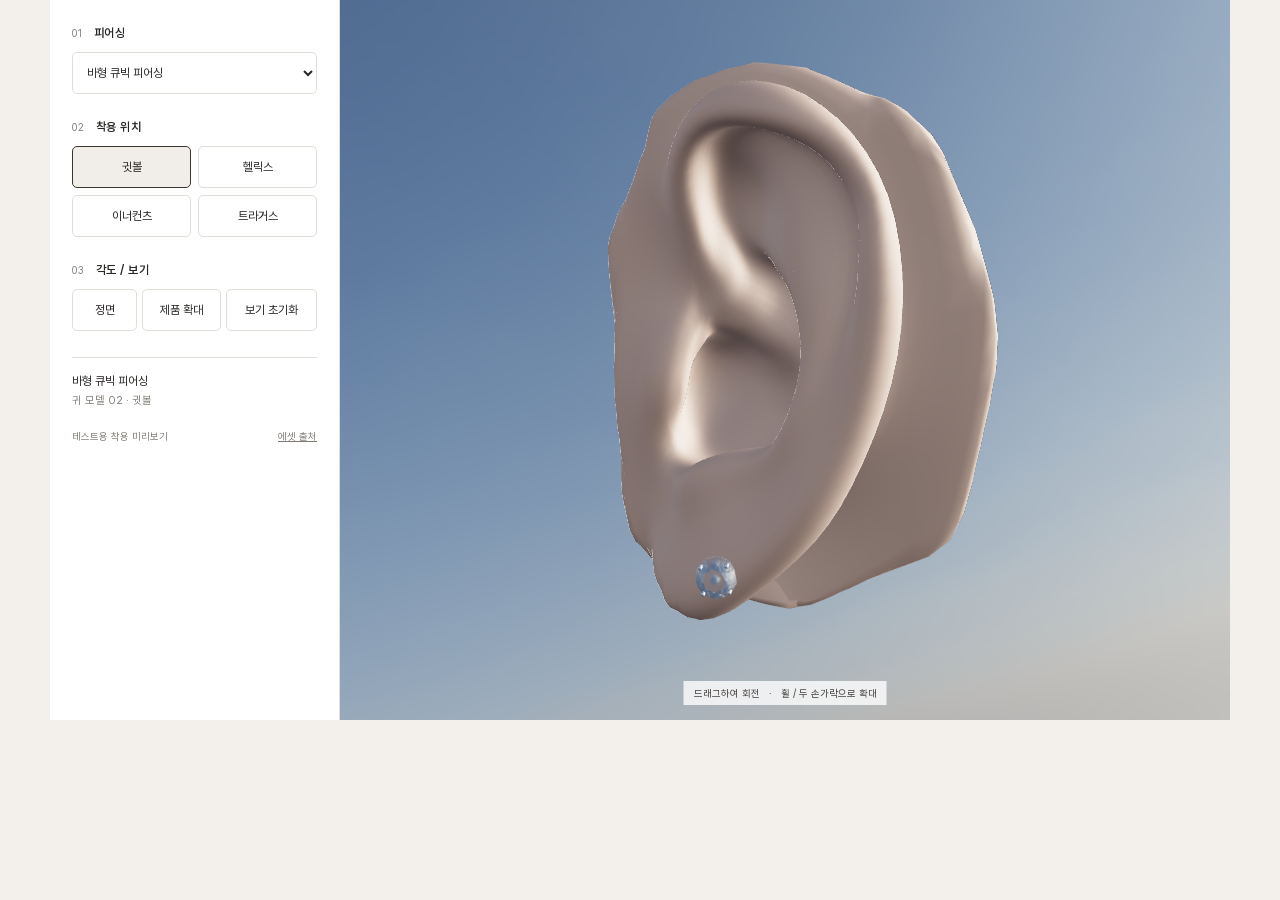
==== commit 2c4f7935: "feat: add natural sky lighting and refractive cubic stud" ====
--- a/index.html
+++ b/index.html
@@ -6,14 +6,18 @@
 <meta name="theme-color" content="#f3f0ec">
 <title>3D 피어싱 착용 미리보기</title>
 <link rel="icon" href="data:,">
-<link rel="stylesheet" href="./viewer.css?v=20260917-ear2">
+<link rel="stylesheet" href="./viewer.css?v=20260917-sky-stud">
 <script type="importmap">{"imports":{"three":"./assets/vendor/three/build/three.module.js","three/addons/":"./assets/vendor/three/addons/"}}</script>
 </head>
 <body>
 <main class="app">
 <aside class="controls" aria-label="피어싱 착용 설정">
 <section class="control-section">
-<h2>01 <span>착용 위치</span></h2>
+<h2>01 <span>피어싱</span></h2>
+<select id="productSelect" class="product-select" aria-label="피어싱 선택"><option value="stud">바형 큐빅 피어싱</option><option value="spark">듀오 스파크 링</option><option value="mini">미니 원터치 링</option><option value="cubic">큐빅 링</option><option value="pearl">진주 링</option></select>
+</section>
+<section class="control-section">
+<h2>02 <span>착용 위치</span></h2>
 <div class="chips" id="placeList">
 <button data-place="lobe" class="active" aria-pressed="true">귓볼</button>
 <button data-place="helix" aria-pressed="false">헬릭스</button>
@@ -22,11 +26,11 @@
 </div>
 </section>
 <section class="control-section">
-<h2>02 <span>각도 / 보기</span></h2>
-<div class="view-actions"><button id="frontView">정면</button><button id="resetView">보기 초기화</button></div>
+<h2>03 <span>각도 / 보기</span></h2>
+<div class="view-actions"><button id="frontView">정면</button><button id="focusProduct" aria-pressed="false">제품 확대</button><button id="resetView">보기 초기화</button></div>
 </section>
-<footer class="selection"><span id="productName">듀오 스파크 링</span><span id="selectionText" aria-live="polite">귀 모델 02 · 귓볼</span></footer>
-<div class="utility"><details class="demo-products"><summary>테스트 피어싱 변경</summary><select id="productSelect" aria-label="테스트 피어싱"><option value="spark">듀오 스파크 링</option><option value="mini">미니 원터치 링</option><option value="cubic">큐빅 링</option><option value="pearl">진주 링</option></select></details><a href="./ASSET_SOURCES.md" target="_blank" rel="noopener" title="귀 모델: CC0 / Pretendard: SIL OFL 1.1">에셋 출처</a></div>
+<footer class="selection"><span id="productName">바형 큐빅 피어싱</span><span id="selectionText" aria-live="polite">귀 모델 02 · 귓볼</span></footer>
+<div class="utility"><span>테스트용 착용 미리보기</span><a href="./ASSET_SOURCES.md" target="_blank" rel="noopener" title="귀 모델과 하늘 HDRI: CC0 / Pretendard: SIL OFL 1.1">에셋 출처</a></div>
 </aside>
 <section class="viewport" id="viewport" aria-label="3D 귀와 피어싱 미리보기">
 <canvas id="stage" aria-label="드래그로 회전하고 휠 또는 두 손가락으로 확대하는 3D 뷰어"></canvas>
@@ -36,7 +40,7 @@
 <div class="notice" id="notice" role="status" hidden></div>
 </section>
 </main>
-<script type="module" src="./viewer.js?v=20260917-ear2"></script>
+<script type="module" src="./viewer.js?v=20260917-sky-stud"></script>
 <script>window.addEventListener('error',function(e){if(e.target?.tagName==='SCRIPT'){document.getElementById('loading').hidden=true;document.getElementById('fallback').hidden=false;document.getElementById('errorMessage').textContent='뷰어 파일을 불러오지 못했습니다. 새로고침 후 다시 시도해 주세요.';document.getElementById('retry').onclick=function(){location.reload()}}},true);</script>
 </body>
 </html>
--- a/viewer.css
+++ b/viewer.css
@@ -8,7 +8,7 @@
 button{min-height:42px;border:1px solid var(--line);background:#fff;border-radius:5px;cursor:pointer;transition:border-color .15s,background .15s}
 button:hover{border-color:#a69b8f}
 button:focus-visible,select:focus-visible,summary:focus-visible{outline:2px solid var(--gold);outline-offset:3px}
-button.active{border-color:#393530;background:#f1eeea}
+button.active,button[aria-pressed="true"]{border-color:#393530;background:#f1eeea}
 button:disabled{cursor:wait;opacity:.55}
 .app{display:grid;grid-template-columns:290px minmax(0,1fr);grid-template-areas:"controls viewport";width:100%;max-width:1180px;height:720px;max-height:100svh;min-height:540px;margin:auto;background:#fff}
 .controls{grid-area:controls;min-width:0;padding:26px 22px;border-right:1px solid var(--line);overflow-y:auto}
@@ -17,16 +17,14 @@
 h2 span{color:var(--ink);font-size:12px;font-weight:600;margin-left:8px}
 .chips{display:grid;grid-template-columns:repeat(2,minmax(0,1fr));gap:7px}
 .chips button,.view-actions button{font-size:12px;padding:8px 6px}
-.view-actions{display:grid;grid-template-columns:1fr 1.4fr;gap:7px}
+.view-actions{display:grid;grid-template-columns:1fr 1.2fr 1.4fr;gap:5px}
+.product-select{display:block;width:100%;min-height:42px;border:1px solid var(--line);background:#fff;border-radius:5px;padding:8px 10px;font:inherit;font-size:12px}
 .selection{display:flex;flex-direction:column;gap:6px;border-top:1px solid var(--line);padding-top:16px;font-size:12px}
 .selection span:last-child{color:var(--muted);font-size:11px}
-.utility{display:flex;align-items:start;justify-content:space-between;gap:10px;margin-top:18px}.utility a{font-size:10px;color:var(--muted);white-space:nowrap;padding:5px 0}
-.demo-products{font-size:10px;color:var(--muted)}
-.demo-products summary{cursor:pointer;padding:5px 0}
-.demo-products select{width:100%;min-height:42px;margin-top:6px;border:1px solid var(--line);background:#fff;border-radius:4px;padding:8px;font-size:12px}
+.utility{display:flex;align-items:start;justify-content:space-between;gap:10px;margin-top:18px;font-size:10px;color:var(--muted)}.utility a{font-size:10px;color:var(--muted);white-space:nowrap;padding:5px 0}.utility span{padding:5px 0}
 .viewport{grid-area:viewport;position:relative;min-width:0;min-height:0;background:var(--warm);overflow:hidden}
 #stage{display:block;width:100%;height:100%;touch-action:none}
-.hint{position:absolute;bottom:15px;left:0;right:0;text-align:center;font-size:10px;color:#6a625b;margin:0;pointer-events:none}
+.hint{position:absolute;bottom:15px;left:50%;transform:translateX(-50%);white-space:nowrap;text-align:center;font-size:10px;color:#423f3c;background:#ffffffc9;padding:6px 10px;margin:0;pointer-events:none}
 .hint span{padding:0 6px}
 .loading{position:absolute;inset:0;display:flex;align-items:center;justify-content:center;font-size:12px;color:#70675f;background:#f3f0ecaa;pointer-events:none}
 [hidden]{display:none!important}
@@ -40,7 +38,7 @@
  .control-section{margin-bottom:6px}h2{margin-bottom:4px}h2 span{font-size:11px}
  .chips{grid-template-columns:repeat(4,minmax(0,1fr));gap:5px}.chips button,.view-actions button{font-size:11px}
  .selection{flex-direction:row;align-items:center;justify-content:space-between;padding-top:9px;gap:8px;font-size:10px}.selection span:last-child{font-size:9px}
- .utility{margin-top:7px}.utility a{font-size:9px;padding:3px 0}.demo-products summary{padding:3px 0}
+ .utility{margin-top:7px;font-size:9px}.utility a{font-size:9px;padding:3px 0}.utility span{padding:3px 0}
  .hint{font-size:9px;bottom:12px}
 }
 @media(prefers-reduced-motion:reduce){button{transition:none}}
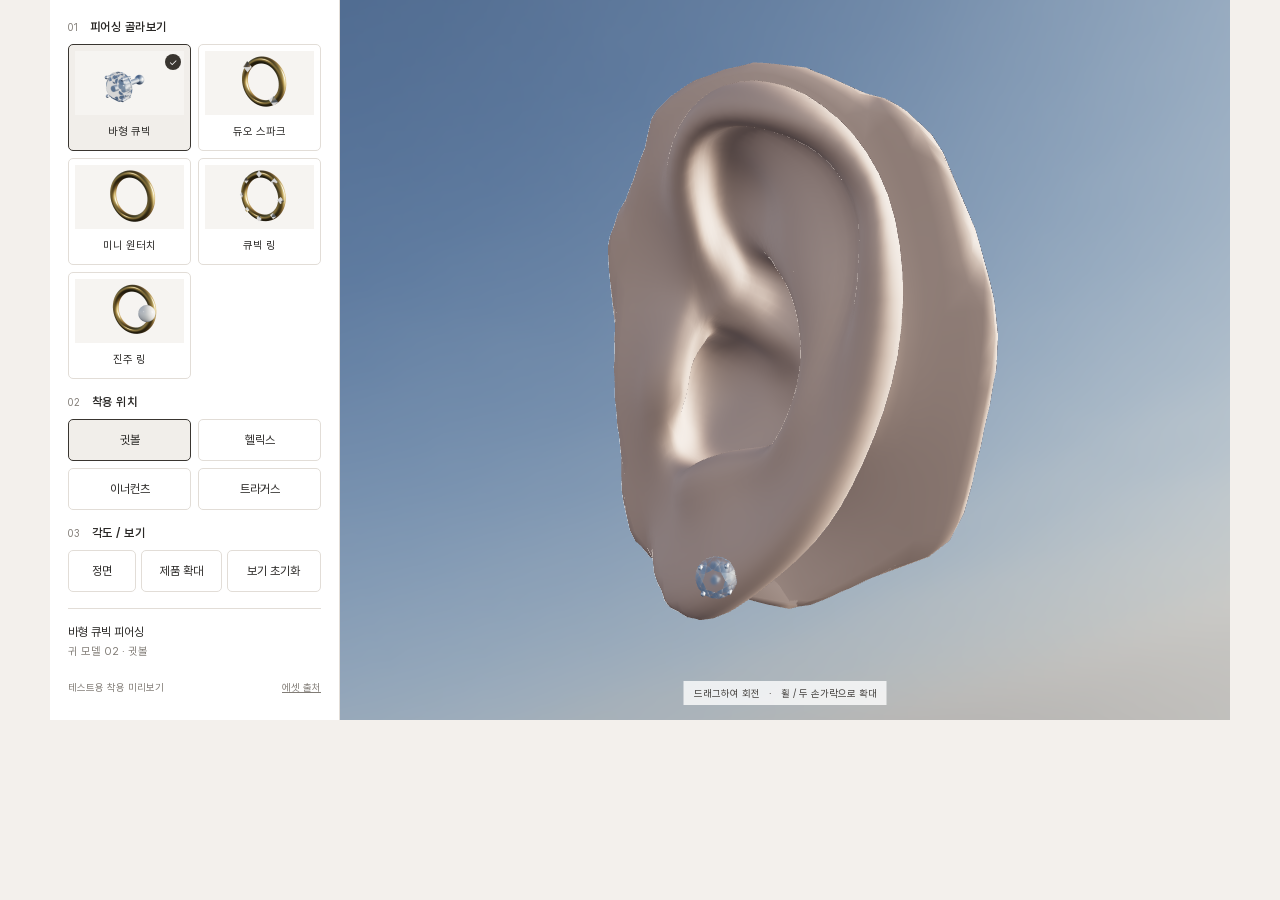
==== commit fe3677b2: "feat: replace piercing dropdown with product thumbnail catalog" ====
--- a/index.html
+++ b/index.html
@@ -6,15 +6,15 @@
 <meta name="theme-color" content="#f3f0ec">
 <title>3D 피어싱 착용 미리보기</title>
 <link rel="icon" href="data:,">
-<link rel="stylesheet" href="./viewer.css?v=20260917-sky-stud">
+<link rel="stylesheet" href="./viewer.css?v=20260917-catalog">
 <script type="importmap">{"imports":{"three":"./assets/vendor/three/build/three.module.js","three/addons/":"./assets/vendor/three/addons/"}}</script>
 </head>
 <body>
 <main class="app">
 <aside class="controls" aria-label="피어싱 착용 설정">
 <section class="control-section">
-<h2>01 <span>피어싱</span></h2>
-<select id="productSelect" class="product-select" aria-label="피어싱 선택"><option value="stud">바형 큐빅 피어싱</option><option value="spark">듀오 스파크 링</option><option value="mini">미니 원터치 링</option><option value="cubic">큐빅 링</option><option value="pearl">진주 링</option></select>
+<h2>01 <span>피어싱 골라보기</span></h2>
+<div id="productList" class="product-grid" role="group" aria-label="클릭해서 착용할 피어싱 상품"></div>
 </section>
 <section class="control-section">
 <h2>02 <span>착용 위치</span></h2>
@@ -29,7 +29,7 @@
 <h2>03 <span>각도 / 보기</span></h2>
 <div class="view-actions"><button id="frontView">정면</button><button id="focusProduct" aria-pressed="false">제품 확대</button><button id="resetView">보기 초기화</button></div>
 </section>
-<footer class="selection"><span id="productName">바형 큐빅 피어싱</span><span id="selectionText" aria-live="polite">귀 모델 02 · 귓볼</span></footer>
+<footer class="selection" role="status" aria-live="polite"><span id="productName">바형 큐빅 피어싱</span><span id="selectionText">귀 모델 02 · 귓볼</span></footer>
 <div class="utility"><span>테스트용 착용 미리보기</span><a href="./ASSET_SOURCES.md" target="_blank" rel="noopener" title="귀 모델과 하늘 HDRI: CC0 / Pretendard: SIL OFL 1.1">에셋 출처</a></div>
 </aside>
 <section class="viewport" id="viewport" aria-label="3D 귀와 피어싱 미리보기">
@@ -40,7 +40,7 @@
 <div class="notice" id="notice" role="status" hidden></div>
 </section>
 </main>
-<script type="module" src="./viewer.js?v=20260917-sky-stud"></script>
+<script type="module" src="./viewer.js?v=20260917-catalog"></script>
 <script>window.addEventListener('error',function(e){if(e.target?.tagName==='SCRIPT'){document.getElementById('loading').hidden=true;document.getElementById('fallback').hidden=false;document.getElementById('errorMessage').textContent='뷰어 파일을 불러오지 못했습니다. 새로고침 후 다시 시도해 주세요.';document.getElementById('retry').onclick=function(){location.reload()}}},true);</script>
 </body>
 </html>
--- a/viewer.css
+++ b/viewer.css
@@ -11,14 +11,19 @@
 button.active,button[aria-pressed="true"]{border-color:#393530;background:#f1eeea}
 button:disabled{cursor:wait;opacity:.55}
 .app{display:grid;grid-template-columns:290px minmax(0,1fr);grid-template-areas:"controls viewport";width:100%;max-width:1180px;height:720px;max-height:100svh;min-height:540px;margin:auto;background:#fff}
-.controls{grid-area:controls;min-width:0;padding:26px 22px;border-right:1px solid var(--line);overflow-y:auto}
-.control-section{margin-bottom:26px}
-h2{margin:0 0 12px;color:var(--muted);font-size:10px;font-weight:400;letter-spacing:.5px}
+.controls{grid-area:controls;min-width:0;padding:20px 18px;border-right:1px solid var(--line);overflow-y:auto}
+.control-section{margin-bottom:16px}
+h2{margin:0 0 10px;color:var(--muted);font-size:10px;font-weight:400;letter-spacing:.5px}
 h2 span{color:var(--ink);font-size:12px;font-weight:600;margin-left:8px}
 .chips{display:grid;grid-template-columns:repeat(2,minmax(0,1fr));gap:7px}
 .chips button,.view-actions button{font-size:12px;padding:8px 6px}
 .view-actions{display:grid;grid-template-columns:1fr 1.2fr 1.4fr;gap:5px}
-.product-select{display:block;width:100%;min-height:42px;border:1px solid var(--line);background:#fff;border-radius:5px;padding:8px 10px;font:inherit;font-size:12px}
+.product-grid{display:grid;grid-template-columns:repeat(2,minmax(0,1fr));gap:7px}
+.product-card{position:relative;display:flex;flex-direction:column;align-items:center;gap:3px;min-width:0;padding:6px;background:#fff;text-align:center}
+.product-card img{display:block;width:100%;height:64px;object-fit:contain;background:#f6f4f1}
+.product-label{display:flex;align-items:center;justify-content:center;width:100%;min-height:26px;font-size:11px;line-height:13px;word-break:keep-all}
+.product-check{position:absolute;top:9px;right:9px;display:none;width:16px;height:16px;background:#393530;color:#fff;font-size:10px;line-height:16px;border-radius:50%}
+.product-card[aria-pressed="true"] .product-check{display:block}
 .selection{display:flex;flex-direction:column;gap:6px;border-top:1px solid var(--line);padding-top:16px;font-size:12px}
 .selection span:last-child{color:var(--muted);font-size:11px}
 .utility{display:flex;align-items:start;justify-content:space-between;gap:10px;margin-top:18px;font-size:10px;color:var(--muted)}.utility a{font-size:10px;color:var(--muted);white-space:nowrap;padding:5px 0}.utility span{padding:5px 0}
@@ -34,11 +39,14 @@
 @media(max-width:768px){
  .app{grid-template-columns:minmax(0,1fr);grid-template-areas:"viewport" "controls";height:auto;max-height:none;min-height:100svh;align-content:start}
  .viewport{height:clamp(430px,55svh,540px)}
- .controls{padding:8px 14px 6px;border-right:0;border-top:1px solid var(--line);overflow:visible}
- .control-section{margin-bottom:6px}h2{margin-bottom:4px}h2 span{font-size:11px}
+ .controls{padding:6px 14px;border-right:0;border-top:1px solid var(--line);overflow:visible}
+ .control-section{margin-bottom:4px}h2{margin-bottom:4px}h2 span{font-size:11px}
+ .product-grid{grid-template-columns:repeat(5,minmax(0,1fr));gap:4px}
+ .product-card{padding:4px;gap:3px}.product-card img{height:48px}.product-label{min-height:24px;font-size:9.5px;line-height:12px}
+ .product-check{top:5px;right:5px;width:13px;height:13px;font-size:9px;line-height:13px}
  .chips{grid-template-columns:repeat(4,minmax(0,1fr));gap:5px}.chips button,.view-actions button{font-size:11px}
- .selection{flex-direction:row;align-items:center;justify-content:space-between;padding-top:9px;gap:8px;font-size:10px}.selection span:last-child{font-size:9px}
- .utility{margin-top:7px;font-size:9px}.utility a{font-size:9px;padding:3px 0}.utility span{padding:3px 0}
+ .selection{flex-direction:row;align-items:center;justify-content:space-between;padding-top:5px;gap:8px;font-size:10px}.selection span:last-child{font-size:9px}
+ .utility{margin-top:3px;font-size:9px}.utility a{font-size:9px;padding:3px 0}.utility span{padding:3px 0}
  .hint{font-size:9px;bottom:12px}
 }
 @media(prefers-reduced-motion:reduce){button{transition:none}}
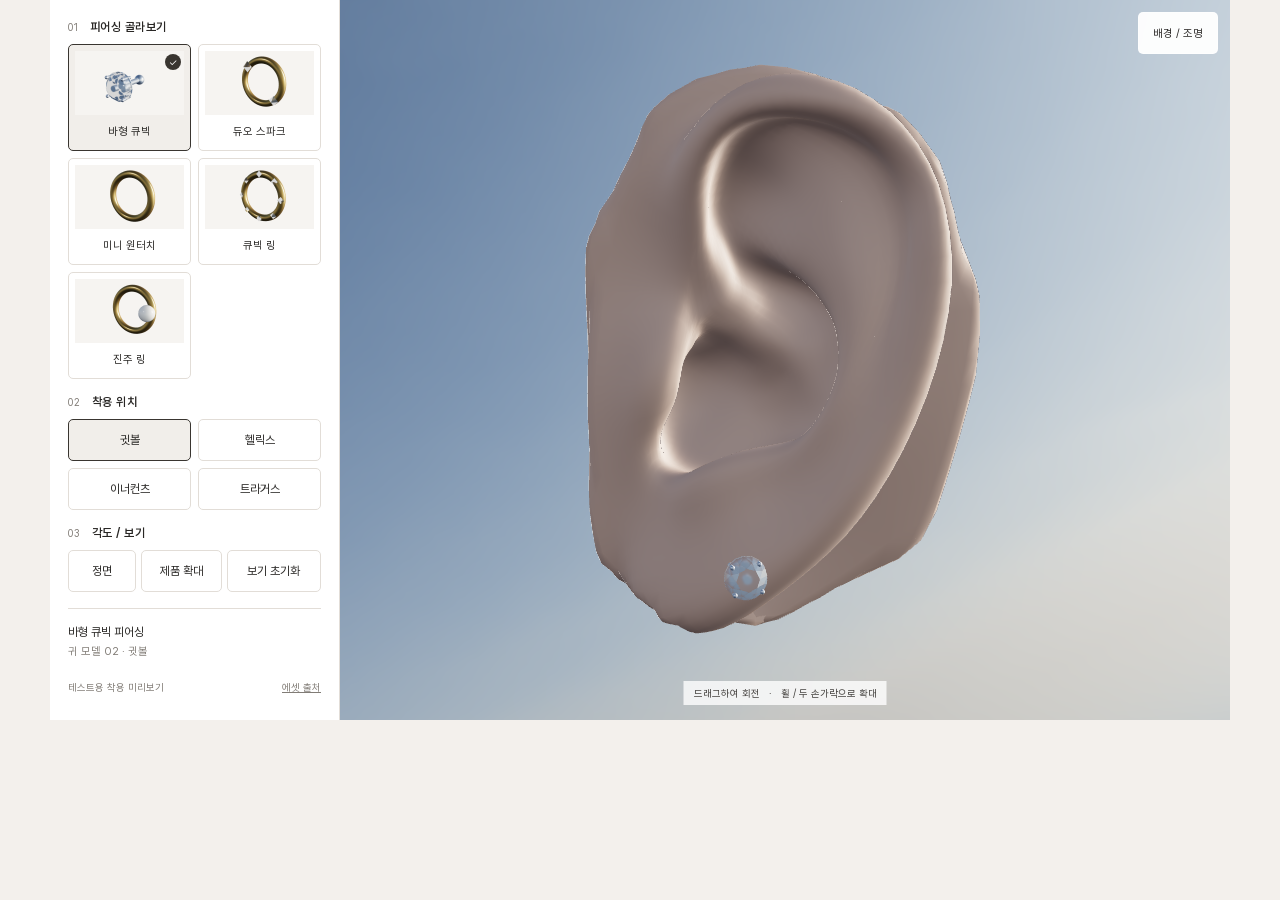
==== commit c3eaa573: "feat: add HDRI controls and default frontal ear view" ====
--- a/index.html
+++ b/index.html
@@ -6,7 +6,7 @@
 <meta name="theme-color" content="#f3f0ec">
 <title>3D 피어싱 착용 미리보기</title>
 <link rel="icon" href="data:,">
-<link rel="stylesheet" href="./viewer.css?v=20260917-catalog">
+<link rel="stylesheet" href="./viewer.css?v=20260917-environment">
 <script type="importmap">{"imports":{"three":"./assets/vendor/three/build/three.module.js","three/addons/":"./assets/vendor/three/addons/"}}</script>
 </head>
 <body>
@@ -34,13 +34,27 @@
 </aside>
 <section class="viewport" id="viewport" aria-label="3D 귀와 피어싱 미리보기">
 <canvas id="stage" aria-label="드래그로 회전하고 휠 또는 두 손가락으로 확대하는 3D 뷰어"></canvas>
+<div class="environment-ui">
+<button id="environmentToggle" class="environment-toggle" type="button" aria-expanded="false" aria-controls="environmentPanel">배경 / 조명</button>
+<section id="environmentPanel" class="environment-panel" aria-label="HDRI 배경과 조명 조절" hidden>
+<fieldset id="environmentSettings" disabled>
+<legend class="sr-only">HDRI 조절</legend>
+<label for="hdriRotation">HDRI 회전 <output id="rotationValue" for="hdriRotation">0°</output></label>
+<input id="hdriRotation" type="range" min="0" max="360" step="1" value="0">
+<label for="hdriBlur">배경 블러 <output id="blurValue" for="hdriBlur">2.5%</output></label>
+<input id="hdriBlur" type="range" min="0" max="100" step="0.5" value="2.5">
+<button id="resetEnvironment" type="button">배경 초기화</button>
+</fieldset>
+<p id="environmentStatus" role="status">자연광 불러오는 중…</p>
+</section>
+</div>
 <div class="loading" id="loading" role="status">뷰어 준비 중…</div>
 <div class="fallback" id="fallback" role="alert" hidden><p id="errorMessage">3D 뷰어를 불러오지 못했습니다.</p><button id="retry">다시 시도</button></div>
 <p class="hint">드래그하여 회전 <span>·</span> 휠 / 두 손가락으로 확대</p>
 <div class="notice" id="notice" role="status" hidden></div>
 </section>
 </main>
-<script type="module" src="./viewer.js?v=20260917-catalog"></script>
+<script type="module" src="./viewer.js?v=20260917-environment"></script>
 <script>window.addEventListener('error',function(e){if(e.target?.tagName==='SCRIPT'){document.getElementById('loading').hidden=true;document.getElementById('fallback').hidden=false;document.getElementById('errorMessage').textContent='뷰어 파일을 불러오지 못했습니다. 새로고침 후 다시 시도해 주세요.';document.getElementById('retry').onclick=function(){location.reload()}}},true);</script>
 </body>
 </html>
--- a/viewer.css
+++ b/viewer.css
@@ -29,6 +29,18 @@
 .utility{display:flex;align-items:start;justify-content:space-between;gap:10px;margin-top:18px;font-size:10px;color:var(--muted)}.utility a{font-size:10px;color:var(--muted);white-space:nowrap;padding:5px 0}.utility span{padding:5px 0}
 .viewport{grid-area:viewport;position:relative;min-width:0;min-height:0;background:var(--warm);overflow:hidden}
 #stage{display:block;width:100%;height:100%;touch-action:none}
+.environment-ui{position:absolute;top:12px;right:12px;width:min(232px,calc(100% - 24px));display:flex;flex-direction:column;align-items:flex-end;gap:6px}
+.environment-toggle{padding:8px 14px;font-size:11px;background:#fffffff2;border-color:#ffffff80}
+.environment-panel{width:100%;padding:12px;background:#fffffff5;border:1px solid var(--line);border-radius:5px}
+.environment-panel fieldset{margin:0;padding:0;border:0;min-width:0}
+.environment-panel label{display:flex;justify-content:space-between;gap:8px;font-size:11px;line-height:16px}
+.environment-panel output{color:var(--muted);font-variant-numeric:tabular-nums}
+.environment-panel input{display:block;width:100%;height:42px;margin:0;accent-color:#65594b;cursor:pointer}
+.environment-panel input:focus-visible{outline:2px solid var(--gold);outline-offset:1px}
+.environment-panel button{width:100%;margin-top:5px;font-size:11px}
+.environment-panel fieldset:disabled{opacity:.55}
+.environment-panel p{margin:8px 0 0;font-size:10px;line-height:15px;color:var(--muted)}
+.sr-only{position:absolute;width:1px;height:1px;padding:0;margin:-1px;overflow:hidden;clip-path:inset(50%);white-space:nowrap;border:0}
 .hint{position:absolute;bottom:15px;left:50%;transform:translateX(-50%);white-space:nowrap;text-align:center;font-size:10px;color:#423f3c;background:#ffffffc9;padding:6px 10px;margin:0;pointer-events:none}
 .hint span{padding:0 6px}
 .loading{position:absolute;inset:0;display:flex;align-items:center;justify-content:center;font-size:12px;color:#70675f;background:#f3f0ecaa;pointer-events:none}
